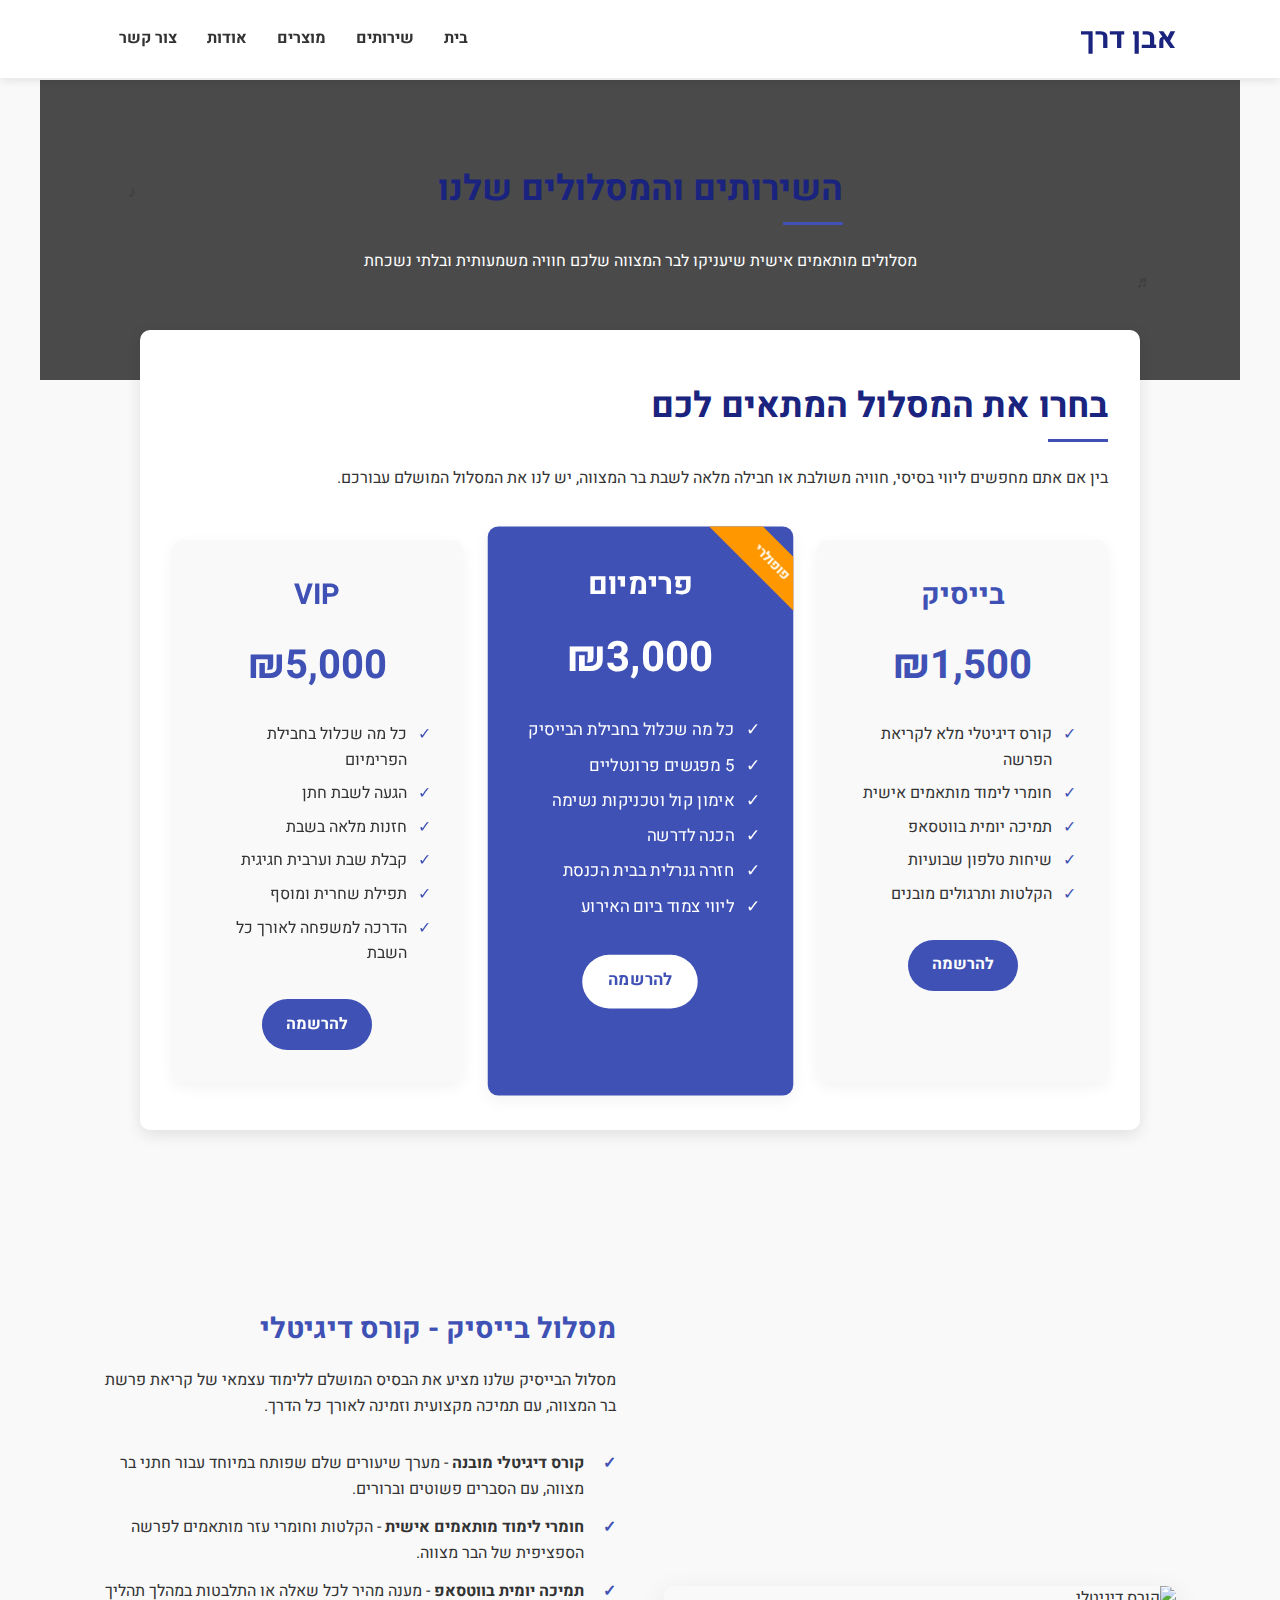
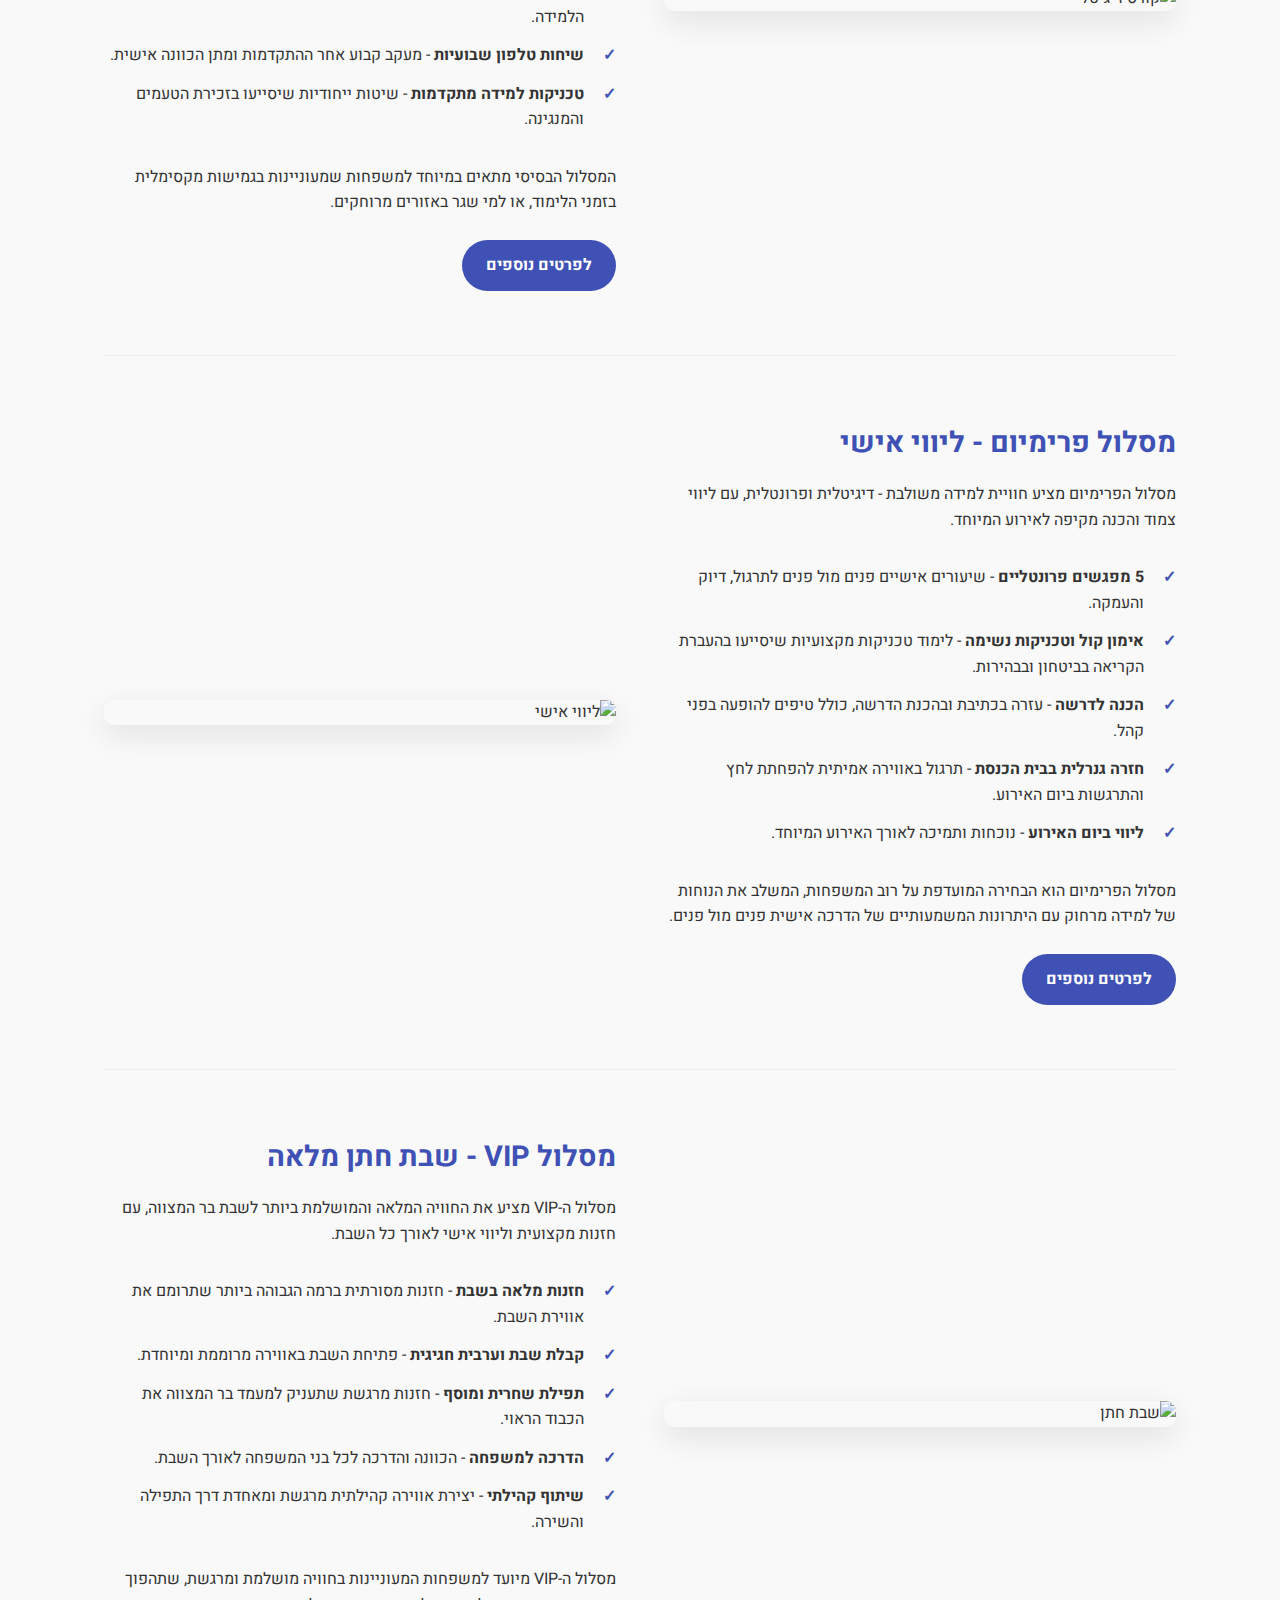
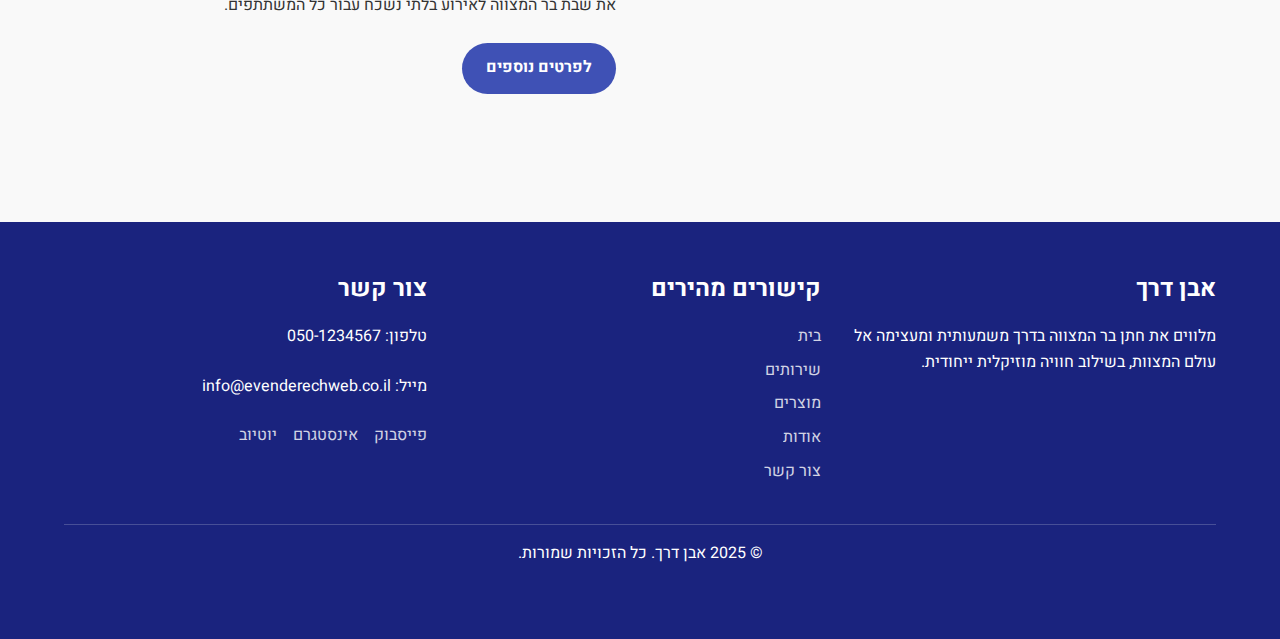
==== products.html @ 933628f5 "Rename products-page.html to products.html" ====
<!DOCTYPE html>
<html lang="he" dir="rtl">
<head>
    <meta charset="UTF-8">
    <meta name="viewport" content="width=device-width, initial-scale=1.0">
    <title>אבן דרך - המוצרים שלנו</title>
    <style>
        /* גופנים */
        @import url('https://fonts.googleapis.com/css2?family=Heebo:wght@300;400;700;900&display=swap');
        
        /* סגנון בסיסי */
        * {
            box-sizing: border-box;
            margin: 0;
            padding: 0;
        }
        
        body {
            font-family: 'Heebo', sans-serif;
            line-height: 1.6;
            color: #333;
            background-color: #f9f9f9;
            direction: rtl;
        }
        
        a {
            text-decoration: none;
            color: #333;
        }
        
        /* תפריט ניווט */
        header {
            background: #fff;
            box-shadow: 0 2px 10px rgba(0, 0, 0, 0.1);
            position: fixed;
            width: 100%;
            top: 0;
            z-index: 100;
        }
        
        .logo {
            display: flex;
            align-items: center;
        }
        
        .logo img {
            height: 50px;
            margin-left: 10px;
        }
        
        .logo h1 {
            color: #1a237e;
            font-size: 1.8rem;
        }
        
        nav {
            display: flex;
            justify-content: space-between;
            align-items: center;
            padding: 1rem 5%;
            max-width: 1200px;
            margin: 0 auto;
        }
        
        .nav-links {
            display: flex;
            list-style: none;
        }
        
        .nav-links li {
            margin: 0 15px;
        }
        
        .nav-links a {
            font-weight: bold;
            transition: color 0.3s;
        }
        
        .nav-links a:hover {
            color: #3f51b5;
        }
        
        /* תוכן ראשי */
        main {
            padding-top: 80px;
        }
        
        section {
            padding: 4rem 5%;
            max-width: 1200px;
            margin: 0 auto;
        }
        
        h2 {
            color: #1a237e;
            font-size: 2.2rem;
            margin-bottom: 1.5rem;
            position: relative;
            padding-bottom: 0.5rem;
        }
        
        h2::after {
            content: "";
            position: absolute;
            right: 0;
            bottom: 0;
            width: 60px;
            height: 3px;
            background: #3f51b5;
        }
        
        h3 {
            color: #3f51b5;
            font-size: 1.8rem;
            margin-bottom: 1rem;
        }
        
        p {
            margin-bottom: 1.5rem;
        }
        
        /* סגנון דף המוצרים */
        .product-hero {
            background: linear-gradient(rgba(0, 0, 0, 0.7), rgba(0, 0, 0, 0.7)), url('/api/placeholder/1200/400') center/cover no-repeat;
            height: 300px;
            color: #fff;
            display: flex;
            flex-direction: column;
            justify-content: center;
            align-items: center;
            text-align: center;
        }
        
        .product-container {
            max-width: 1000px;
            margin: 0 auto;
            padding: 3rem 2rem;
            background: #fff;
            box-shadow: 0 5px 15px rgba(0, 0, 0, 0.1);
            border-radius: 10px;
            margin-top: -50px;
            position: relative;
            margin-bottom: 3rem;
        }
        
        .product-grid {
            display: grid;
            grid-template-columns: repeat(3, 1fr);
            gap: 2rem;
            margin-top: 3rem;
        }
        
        .package-card {
            background: #f9f9f9;
            border-radius: 10px;
            padding: 2rem;
            text-align: center;
            box-shadow: 0 5px 15px rgba(0, 0, 0, 0.05);
            transition: all 0.3s;
            position: relative;
            overflow: hidden;
        }
        
        .package-card:hover {
            transform: translateY(-10px);
            box-shadow: 0 15px 30px rgba(0, 0, 0, 0.1);
        }
        
        .package-card h3 {
            margin-bottom: 1rem;
        }
        
        .package-card .price {
            font-size: 2.5rem;
            font-weight: bold;
            color: #3f51b5;
            margin-bottom: 1.5rem;
        }
        
        .package-card ul {
            list-style: none;
            margin-bottom: 2rem;
            text-align: right;
        }
        
        .package-card li {
            margin-bottom: 0.5rem;
            position: relative;
            padding-right: 1.5rem;
        }
        
        .package-card li::before {
            content: "✓";
            color: #3f51b5;
            position: absolute;
            right: 0;
        }
        
        .package-card.featured {
            background: #3f51b5;
            color: #fff;
            transform: scale(1.05);
        }
        
        .package-card.featured h3,
        .package-card.featured .price {
            color: #fff;
        }
        
        .package-card.featured li::before {
            color: #fff;
        }
        
        .package-card.featured .btn {
            background: #fff;
            color: #3f51b5;
        }
        
        .package-card.featured .btn:hover {
            background: #f0f0f0;
        }
        
        .popular-tag {
            position: absolute;
            top: 1rem;
            right: -3rem;
            background: #ff9800;
            color: #fff;
            padding: 0.5rem 3rem;
            transform: rotate(45deg);
            font-weight: bold;
            font-size: 0.8rem;
        }
        
        .btn {
            display: inline-block;
            background: #3f51b5;
            color: #fff;
            padding: 0.8rem 1.5rem;
            border-radius: 50px;
            font-weight: bold;
            transition: all 0.3s;
        }
        
        .btn:hover {
            background: #1a237e;
            transform: translateY(-3px);
            box-shadow: 0 10px 20px rgba(0, 0, 0, 0.2);
        }
        
        /* סגנון תיאור מוצר */
        .product-details {
            padding: 4rem 0;
            border-top: 1px solid #eee;
        }
        
        .product-details:first-of-type {
            border-top: none;
        }
        
        .product-content {
            display: grid;
            grid-template-columns: 1fr 1fr;
            gap: 3rem;
            align-items: center;
        }
        
        .product-image {
            border-radius: 10px;
            overflow: hidden;
            box-shadow: 0 10px 30px rgba(0, 0, 0, 0.1);
        }
        
        .product-image img {
            width: 100%;
            display: block;
        }
        
        .product-text h3 {
            margin-top: 0;
        }
        
        .features-list {
            list-style: none;
            margin: 2rem 0;
        }
        
        .features-list li {
            margin-bottom: 0.8rem;
            position: relative;
            padding-right: 2rem;
        }
        
        .features-list li::before {
            content: "✓";
            color: #3f51b5;
            position: absolute;
            right: 0;
            font-weight: bold;
        }
        
        /* פוטר */
        footer {
            background: #1a237e;
            color: #fff;
            padding: 3rem 5%;
            text-align: center;
        }
        
        .footer-content {
            max-width: 1200px;
            margin: 0 auto;
            display: grid;
            grid-template-columns: repeat(auto-fit, minmax(250px, 1fr));
            gap: 2rem;
            text-align: right;
        }
        
        .footer-section h3 {
            color: #fff;
            margin-bottom: 1rem;
            font-size: 1.5rem;
        }
        
        .footer-links {
            list-style: none;
        }
        
        .footer-links li {
            margin-bottom: 0.5rem;
        }
        
        .footer-links a {
            color: #fff;
            opacity: 0.8;
            transition: opacity 0.3s;
        }
        
        .footer-links a:hover {
            opacity: 1;
        }
        
        .footer-social {
            display: flex;
            justify-content: flex-start;
            margin-top: 1rem;
        }
        
        .footer-social a {
            color: #fff;
            margin-left: 1rem;
            opacity: 0.8;
            transition: opacity 0.3s;
        }
        
        .footer-social a:hover {
            opacity: 1;
        }
        
        .footer-bottom {
            margin-top: 2rem;
            padding-top: 1rem;
            border-top: 1px solid rgba(255, 255, 255, 0.2);
        }
        
        /* אפקטים של מוזיקה ותווים */
        .music-notes {
            position: absolute;
            opacity: 0.1;
            pointer-events: none;
            z-index: -1;
        }
        
        /* אנימציה לתווים */
        @keyframes float {
            0% {
                transform: translateY(0) rotate(0);
            }
            50% {
                transform: translateY(-20px) rotate(5deg);
            }
            100% {
                transform: translateY(0) rotate(0);
            }
        }
        
        .floating-note {
            position: absolute;
            opacity: 0.6;
            animation: float 8s infinite ease-in-out;
        }
        
        .floating-note:nth-child(1) {
            top: 20%;
            left: 10%;
            animation-delay: 0s;
        }
        
        .floating-note:nth-child(2) {
            top: 40%;
            left: 20%;
            animation-delay: 2s;
        }
        
        .floating-note:nth-child(3) {
            top: 60%;
            right: 15%;
            animation-delay: 1s;
        }
        
        .floating-note:nth-child(4) {
            top: 30%;
            right: 10%;
            animation-delay: 3s;
        }
        
        /* הגלילה חלקה */
        html {
            scroll-behavior: smooth;
        }
        
        /* מדיה קוורי */
        @media (max-width: 991px) {
            .product-grid,
            .product-content {
                grid-template-columns: 1fr;
            }
            
            .package-card.featured {
                transform: scale(1);
                margin: 2rem 0;
            }
        }
        
        @media (max-width: 768px) {
            .nav-links {
                display: none;
            }
            
            .product-container {
                padding: 2rem 1rem;
            }
        }
    </style>
</head>
<body>
    <!-- תפריט ניווט -->
    <header>
        <nav>
            <div class="logo">
                <h1>אבן דרך</h1>
            </div>
            <ul class="nav-links">
                <li><a href="index.html">בית</a></li>
                <li><a href="index.html#services">שירותים</a></li>
                <li><a href="products.html">מוצרים</a></li>
                <li><a href="about.html">אודות</a></li>
                <li><a href="contact.html">צור קשר</a></li>
            </ul>
        </nav>
    </header>
    
    <!-- תוכן ראשי - דף המוצרים -->
    <main>
        <!-- תווי מוזיקה מרחפים -->
        <div class="floating-note">♪</div>
        <div class="floating-note">♫</div>
        <div class="floating-note">♩</div>
        <div class="floating-note">♬</div>
        
        <!-- קטע גיבור -->
        <section class="product-hero">
            <h2>השירותים והמסלולים שלנו</h2>
            <p>מסלולים מותאמים אישית שיעניקו לבר המצווה שלכם חוויה משמעותית ובלתי נשכחת</p>
        </section>
        
        <!-- מסלולים -->
        <div class="product-container">
            <h2>בחרו את המסלול המתאים לכם</h2>
            <p>בין אם אתם מחפשים ליווי בסיסי, חוויה משולבת או חבילה מלאה לשבת בר המצווה, יש לנו את המסלול המושלם עבורכם.</p>
            
            <div class="product-grid">
                <div id="basic" class="package-card">
                    <h3>בייסיק</h3>
                    <div class="price">₪1,500</div>
                    <ul>
                        <li>קורס דיגיטלי מלא לקריאת הפרשה</li>
                        <li>חומרי לימוד מותאמים אישית</li>
                        <li>תמיכה יומית בווטסאפ</li>
                        <li>שיחות טלפון שבועיות</li>
                        <li>הקלטות ותרגולים מובנים</li>
                    </ul>
                    <a href="contact.html" class="btn">להרשמה</a>
                </div>
                <div id="premium" class="package-card featured">
                    <div class="popular-tag">פופולרי</div>
                    <h3>פרימיום</h3>
                    <div class="price">₪3,000</div>
                    <ul>
                        <li>כל מה שכלול בחבילת הבייסיק</li>
                        <li>5 מפגשים פרונטליים</li>
                        <li>אימון קול וטכניקות נשימה</li>
                        <li>הכנה לדרשה</li>
                        <li>חזרה גנרלית בבית הכנסת</li>
                        <li>ליווי צמוד ביום האירוע</li>
                    </ul>
                    <a href="contact.html" class="btn">להרשמה</a>
                </div>
                <div id="vip" class="package-card">
                    <h3>VIP</h3>
                    <div class="price">₪5,000</div>
                    <ul>
                        <li>כל מה שכלול בחבילת הפרימיום</li>
                        <li>הגעה לשבת חתן</li>
                        <li>חזנות מלאה בשבת</li>
                        <li>קבלת שבת וערבית חגיגית</li>
                        <li>תפילת שחרית ומוסף</li>
                        <li>הדרכה למשפחה לאורך כל השבת</li>
                    </ul>
                    <a href="contact.html" class="btn">להרשמה</a>
                </div>
            </div>
        </div>
        
        <!-- תיאור מוצרים מפורט -->
        <section>
            <div id="basic-details" class="product-details">
                <div class="product-content">
                    <div class="product-image">
                        <img src="/api/placeholder/500/350" alt="קורס דיגיטלי">
                    </div>
                    <div class="product-text">
                        <h3>מסלול בייסיק - קורס דיגיטלי</h3>
                        <p>מסלול הבייסיק שלנו מציע את הבסיס המושלם ללימוד עצמאי של קריאת פרשת בר המצווה, עם תמיכה מקצועית וזמינה לאורך כל הדרך.</p>
                        <ul class="features-list">
                            <li><strong>קורס דיגיטלי מובנה</strong> - מערך שיעורים שלם שפותח במיוחד עבור חתני בר מצווה, עם הסברים פשוטים וברורים.</li>
                            <li><strong>חומרי לימוד מותאמים אישית</strong> - הקלטות וחומרי עזר מותאמים לפרשה הספציפית של הבר מצווה.</li>
                            <li><strong>תמיכה יומית בווטסאפ</strong> - מענה מהיר לכל שאלה או התלבטות במהלך תהליך הלמידה.</li>
                            <li><strong>שיחות טלפון שבועיות</strong> - מעקב קבוע אחר ההתקדמות ומתן הכוונה אישית.</li>
                            <li><strong>טכניקות למידה מתקדמות</strong> - שיטות ייחודיות שיסייעו בזכירת הטעמים והמנגינה.</li>
                        </ul>
                        <p>המסלול הבסיסי מתאים במיוחד למשפחות שמעוניינות בגמישות מקסימלית בזמני הלימוד, או למי שגר באזורים מרוחקים.</p>
                        <a href="contact.html" class="btn">לפרטים נוספים</a>
                    </div>
                </div>
            </div>
            
            <div id="premium-details" class="product-details">
                <div class="product-content">
                    <div class="product-text">
                        <h3>מסלול פרימיום - ליווי אישי</h3>
                        <p>מסלול הפרימיום מציע חוויית למידה משולבת - דיגיטלית ופרונטלית, עם ליווי צמוד והכנה מקיפה לאירוע המיוחד.</p>
                        <ul class="features-list">
                            <li><strong>5 מפגשים פרונטליים</strong> - שיעורים אישיים פנים מול פנים לתרגול, דיוק והעמקה.</li>
                            <li><strong>אימון קול וטכניקות נשימה</strong> - לימוד טכניקות מקצועיות שיסייעו בהעברת הקריאה בביטחון ובבהירות.</li>
                            <li><strong>הכנה לדרשה</strong> - עזרה בכתיבת ובהכנת הדרשה, כולל טיפים להופעה בפני קהל.</li>
                            <li><strong>חזרה גנרלית בבית הכנסת</strong> - תרגול באווירה אמיתית להפחתת לחץ והתרגשות ביום האירוע.</li>
                            <li><strong>ליווי ביום האירוע</strong> - נוכחות ותמיכה לאורך האירוע המיוחד.</li>
                        </ul>
                        <p>מסלול הפרימיום הוא הבחירה המועדפת על רוב המשפחות, המשלב את הנוחות של למידה מרחוק עם היתרונות המשמעותיים של הדרכה אישית פנים מול פנים.</p>
                        <a href="contact.html" class="btn">לפרטים נוספים</a>
                    </div>
                    <div class="product-image">
                        <img src="/api/placeholder/500/350" alt="ליווי אישי">
                    </div>
                </div>
            </div>
            
            <div id="vip-details" class="product-details">
                <div class="product-content">
                    <div class="product-image">
                        <img src="/api/placeholder/500/350" alt="שבת חתן">
                    </div>
                    <div class="product-text">
                        <h3>מסלול VIP - שבת חתן מלאה</h3>
                        <p>מסלול ה-VIP מציע את החוויה המלאה והמושלמת ביותר לשבת בר המצווה, עם חזנות מקצועית וליווי אישי לאורך כל השבת.</p>
                        <ul class="features-list">
                            <li><strong>חזנות מלאה בשבת</strong> - חזנות מסורתית ברמה הגבוהה ביותר שתרומם את אווירת השבת.</li>
                            <li><strong>קבלת שבת וערבית חגיגית</strong> - פתיחת השבת באווירה מרוממת ומיוחדת.</li>
                            <li><strong>תפילת שחרית ומוסף</strong> - חזנות מרגשת שתעניק למעמד בר המצווה את הכבוד הראוי.</li>
                            <li><strong>הדרכה למשפחה</strong> - הכוונה והדרכה לכל בני המשפחה לאורך השבת.</li>
                            <li><strong>שיתוף קהילתי</strong> - יצירת אווירה קהילתית מרגשת ומאחדת דרך התפילה והשירה.</li>
                        </ul>
                        <p>מסלול ה-VIP מיועד למשפחות המעוניינות בחוויה מושלמת ומרגשת, שתהפוך את שבת בר המצווה לאירוע בלתי נשכח עבור כל המשתתפים.</p>
                        <a href="contact.html" class="btn">לפרטים נוספים</a>
                    </div>
                </div>
            </div>
        </section>
    </main>
    
    <!-- פוטר -->
    <footer>
        <div class="footer-content">
            <div class="footer-section">
                <h3>אבן דרך</h3>
                <p>מלווים את חתן בר המצווה בדרך משמעותית ומעצימה אל עולם המצוות, בשילוב חוויה מוזיקלית ייחודית.</p>
            </div>
            <div class="footer-section">
                <h3>קישורים מהירים</h3>
                <ul class="footer-links">
                    <li><a href="index.html">בית</a></li>
                    <li><a href="index.html#services">שירותים</a></li>
                    <li><a href="products.html">מוצרים</a></li>
                    <li><a href="about.html">אודות</a></li>
                    <li><a href="contact.html">צור קשר</a></li>
                </ul>
            </div>
            <div class="footer-section">
                <h3>צור קשר</h3>
                <p>טלפון: 050-1234567</p>
                <p>מייל: info@evenderechweb.co.il</p>
                <div class="footer-social">
                    <a href="#">פייסבוק</a>
                    <a href="#">אינסטגרם</a>
                    <a href="#">יוטיוב</a>
                </div>
            </div>
        </div>
        <div class="footer-bottom">
            <p>© 2025 אבן דרך. כל הזכויות שמורות.</p>
        </div>
    </footer>
</body>
</html>
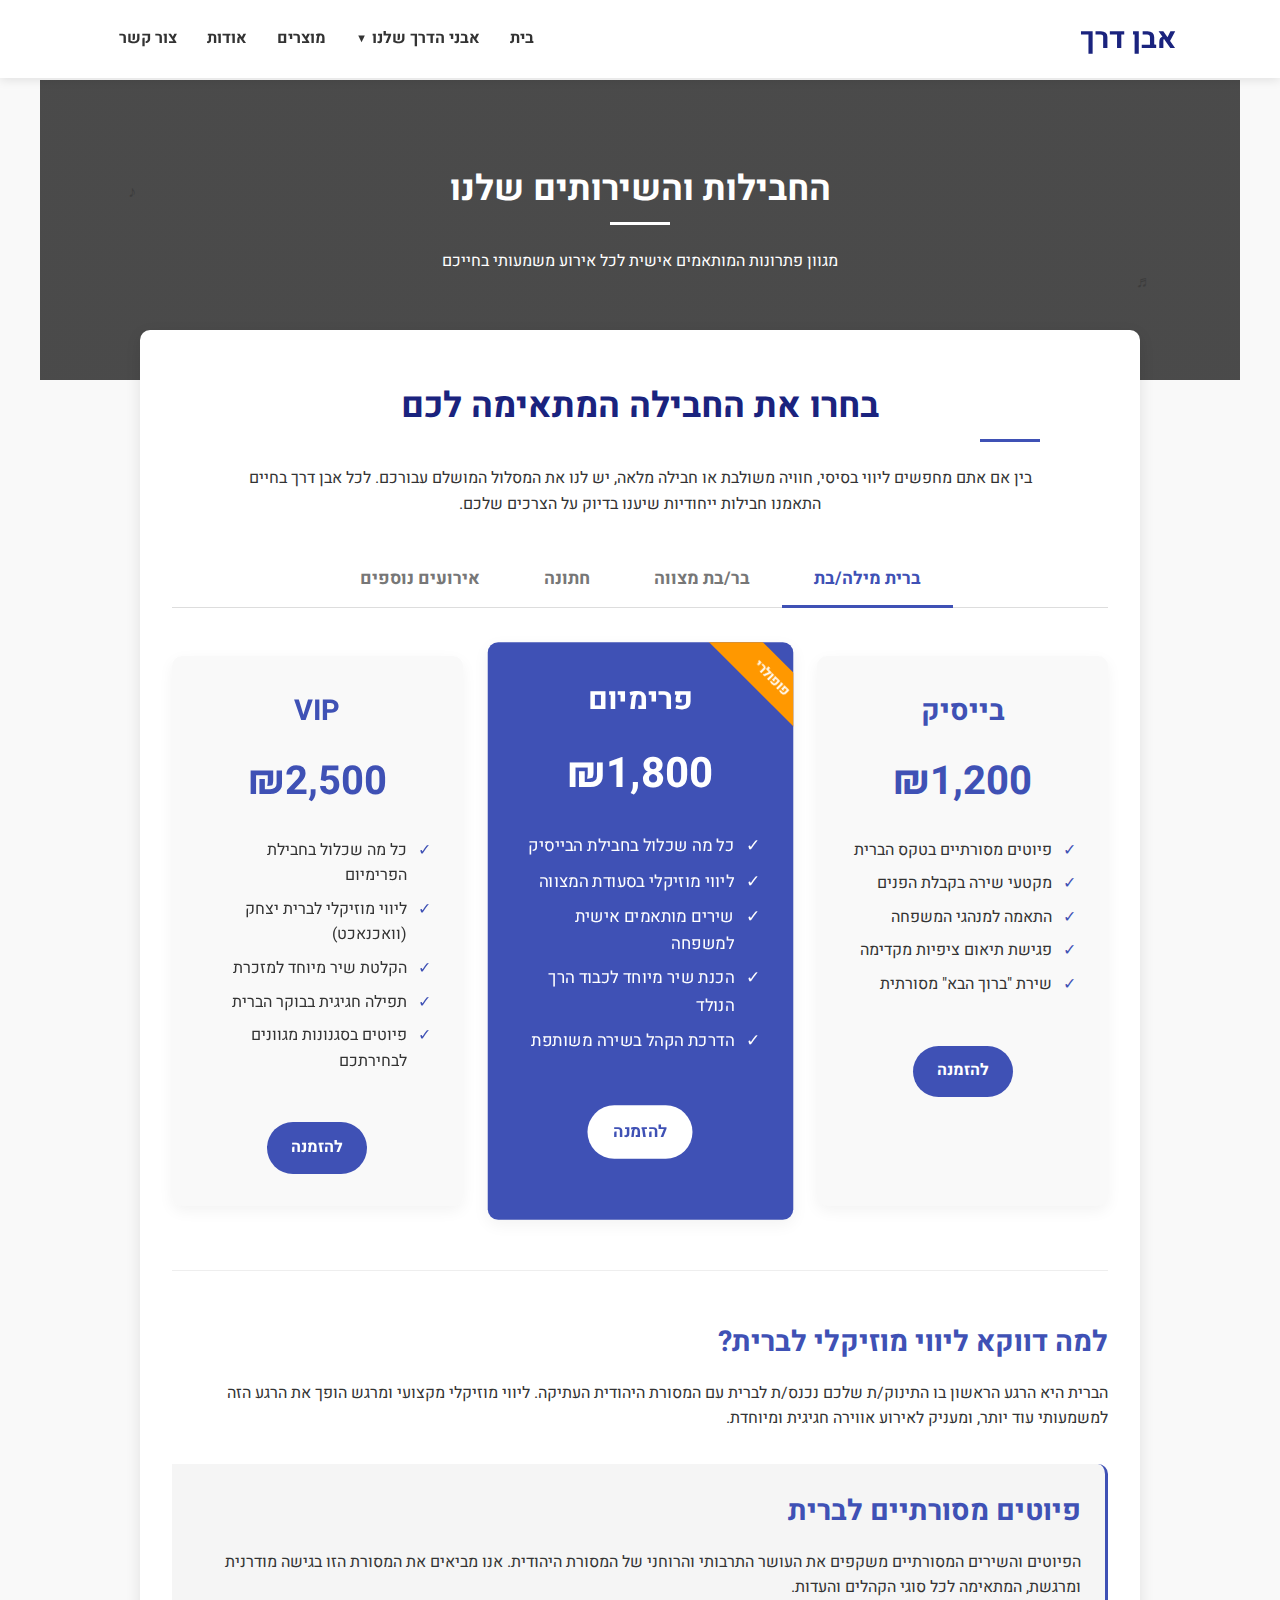
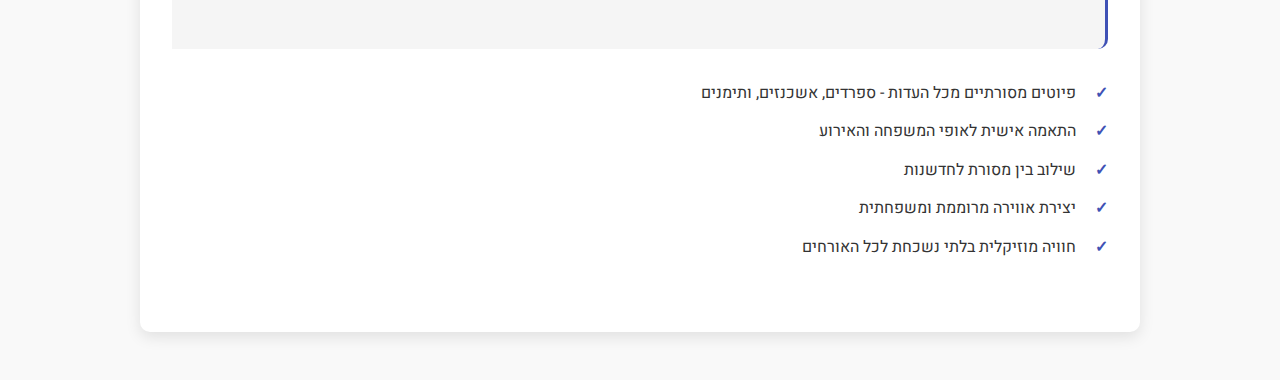
==== commit 7c8d9170: "Update products.html" ====
--- a/products.html
+++ b/products.html
@@ -69,15 +69,62 @@
         
         .nav-links li {
             margin: 0 15px;
+            position: relative;
         }
         
         .nav-links a {
             font-weight: bold;
             transition: color 0.3s;
+            display: block;
+            padding: 5px 0;
         }
         
         .nav-links a:hover {
             color: #3f51b5;
+        }
+        
+        /* תפריט נפתח */
+        .dropdown {
+            position: relative;
+        }
+        
+        .dropdown-content {
+            display: none;
+            position: absolute;
+            background-color: #fff;
+            min-width: 180px;
+            box-shadow: 0 8px 16px rgba(0,0,0,0.1);
+            z-index: 1;
+            top: 100%;
+            right: 0;
+            border-radius: 5px;
+            overflow: hidden;
+        }
+        
+        .dropdown-content a {
+            padding: 12px 16px;
+            display: block;
+            font-weight: normal;
+            border-bottom: 1px solid #f1f1f1;
+        }
+        
+        .dropdown-content a:last-child {
+            border-bottom: none;
+        }
+        
+        .dropdown-content a:hover {
+            background-color: #f9f9f9;
+        }
+        
+        .dropdown:hover .dropdown-content {
+            display: block;
+        }
+        
+        .dropdown > a::after {
+            content: "▼";
+            font-size: 0.7em;
+            margin-right: 5px;
+            vertical-align: middle;
         }
         
         /* תוכן ראשי */
@@ -120,8 +167,8 @@
         }
         
         /* סגנון דף המוצרים */
-        .product-hero {
-            background: linear-gradient(rgba(0, 0, 0, 0.7), rgba(0, 0, 0, 0.7)), url('/api/placeholder/1200/400') center/cover no-repeat;
+        .products-hero {
+            background: linear-gradient(rgba(0, 0, 0, 0.7), rgba(0, 0, 0, 0.7)), url('images/products-banner.jpg') center/cover no-repeat;
             height: 300px;
             color: #fff;
             display: flex;
@@ -131,7 +178,18 @@
             text-align: center;
         }
         
-        .product-container {
+        .products-hero h2 {
+            color: #fff;
+        }
+        
+        .products-hero h2::after {
+            background: #fff;
+            margin: 0 auto;
+            right: 0;
+            left: 0;
+        }
+        
+        .products-container {
             max-width: 1000px;
             margin: 0 auto;
             padding: 3rem 2rem;
@@ -143,7 +201,64 @@
             margin-bottom: 3rem;
         }
         
-        .product-grid {
+        /* לשוניות */
+        .tabs {
+            display: flex;
+            justify-content: center;
+            border-bottom: 1px solid #ddd;
+            margin-bottom: 3rem;
+        }
+        
+        .tablink {
+            background: none;
+            border: none;
+            padding: 1rem 2rem;
+            font-size: 1.1rem;
+            font-weight: bold;
+            color: #777;
+            cursor: pointer;
+            transition: all 0.3s;
+            position: relative;
+            font-family: 'Heebo', sans-serif;
+        }
+        
+        .tablink:hover {
+            color: #3f51b5;
+        }
+        
+        .tablink.active {
+            color: #3f51b5;
+        }
+        
+        .tablink.active::after {
+            content: "";
+            position: absolute;
+            bottom: -1px;
+            left: 0;
+            right: 0;
+            height: 3px;
+            background: #3f51b5;
+        }
+        
+        /* תוכן לשוניות */
+        .tabcontent {
+            display: none;
+        }
+        
+        .tabcontent.active {
+            display: block;
+        }
+        
+        .products-intro {
+            text-align: center;
+            margin-bottom: 2rem;
+            max-width: 800px;
+            margin-left: auto;
+            margin-right: auto;
+        }
+        
+        /* חבילות */
+        .packages-grid {
             display: grid;
             grid-template-columns: repeat(3, 1fr);
             gap: 2rem;
@@ -240,6 +355,7 @@
             border-radius: 50px;
             font-weight: bold;
             transition: all 0.3s;
+            margin-top: 1rem;
         }
         
         .btn:hover {
@@ -248,41 +364,16 @@
             box-shadow: 0 10px 20px rgba(0, 0, 0, 0.2);
         }
         
-        /* סגנון תיאור מוצר */
+        /* תיאור מוצר */
         .product-details {
-            padding: 4rem 0;
+            margin-top: 4rem;
+            padding-top: 3rem;
             border-top: 1px solid #eee;
-        }
-        
-        .product-details:first-of-type {
-            border-top: none;
-        }
-        
-        .product-content {
-            display: grid;
-            grid-template-columns: 1fr 1fr;
-            gap: 3rem;
-            align-items: center;
-        }
-        
-        .product-image {
-            border-radius: 10px;
-            overflow: hidden;
-            box-shadow: 0 10px 30px rgba(0, 0, 0, 0.1);
-        }
-        
-        .product-image img {
-            width: 100%;
-            display: block;
-        }
-        
-        .product-text h3 {
-            margin-top: 0;
         }
         
         .features-list {
             list-style: none;
-            margin: 2rem 0;
+            margin: 1.5rem 0;
         }
         
         .features-list li {
@@ -297,6 +388,44 @@
             position: absolute;
             right: 0;
             font-weight: bold;
+        }
+        
+        .highlight-box {
+            background: #f5f5f5;
+            border-right: 3px solid #3f51b5;
+            padding: 1.5rem;
+            margin: 2rem 0;
+            border-radius: 0 10px 10px 0;
+        }
+        
+        .highlight-box h3 {
+            margin-top: 0;
+        }
+        
+        /* קטע קריאה לפעולה */
+        .products-cta {
+            background: linear-gradient(rgba(0, 0, 0, 0.8), rgba(0, 0, 0, 0.8)), url('images/cta-bg.jpg') center/cover no-repeat;
+            color: #fff;
+            text-align: center;
+            padding: 5rem 5%;
+            margin-top: 3rem;
+        }
+        
+        .products-cta h2 {
+            color: #fff;
+        }
+        
+        .products-cta h2::after {
+            background: #fff;
+            margin: 0 auto;
+            right: 0;
+            left: 0;
+        }
+        
+        .products-cta p {
+            max-width: 700px;
+            margin: 0 auto 2rem;
+            font-size: 1.1rem;
         }
         
         /* פוטר */
@@ -364,14 +493,6 @@
         }
         
         /* אפקטים של מוזיקה ותווים */
-        .music-notes {
-            position: absolute;
-            opacity: 0.1;
-            pointer-events: none;
-            z-index: -1;
-        }
-        
-        /* אנימציה לתווים */
         @keyframes float {
             0% {
                 transform: translateY(0) rotate(0);
@@ -421,8 +542,7 @@
         
         /* מדיה קוורי */
         @media (max-width: 991px) {
-            .product-grid,
-            .product-content {
+            .packages-grid {
                 grid-template-columns: 1fr;
             }
             
@@ -430,6 +550,15 @@
                 transform: scale(1);
                 margin: 2rem 0;
             }
+            
+            .tabs {
+                flex-wrap: wrap;
+            }
+            
+            .tablink {
+                padding: 0.8rem 1.2rem;
+                font-size: 1rem;
+            }
         }
         
         @media (max-width: 768px) {
@@ -437,7 +566,7 @@
                 display: none;
             }
             
-            .product-container {
+            .products-container {
                 padding: 2rem 1rem;
             }
         }
@@ -452,7 +581,15 @@
             </div>
             <ul class="nav-links">
                 <li><a href="index.html">בית</a></li>
-                <li><a href="index.html#services">שירותים</a></li>
+                <li class="dropdown">
+                    <a href="milestones.html">אבני הדרך שלנו</a>
+                    <div class="dropdown-content">
+                        <a href="milestones.html#brit">ברית מילה/בת</a>
+                        <a href="milestones.html#bar-mitzvah">בר/בת מצווה</a>
+                        <a href="milestones.html#wedding">חתונה</a>
+                        <a href="milestones.html#other">אירועים נוספים</a>
+                    </div>
+                </li>
                 <li><a href="products.html">מוצרים</a></li>
                 <li><a href="about.html">אודות</a></li>
                 <li><a href="contact.html">צור קשר</a></li>
@@ -469,157 +606,172 @@
         <div class="floating-note">♬</div>
         
         <!-- קטע גיבור -->
-        <section class="product-hero">
-            <h2>השירותים והמסלולים שלנו</h2>
-            <p>מסלולים מותאמים אישית שיעניקו לבר המצווה שלכם חוויה משמעותית ובלתי נשכחת</p>
+        <section class="products-hero">
+            <h2>החבילות והשירותים שלנו</h2>
+            <p>מגוון פתרונות המותאמים אישית לכל אירוע משמעותי בחייכם</p>
         </section>
         
-        <!-- מסלולים -->
-        <div class="product-container">
-            <h2>בחרו את המסלול המתאים לכם</h2>
-            <p>בין אם אתם מחפשים ליווי בסיסי, חוויה משולבת או חבילה מלאה לשבת בר המצווה, יש לנו את המסלול המושלם עבורכם.</p>
+        <!-- תוכן המוצרים -->
+        <div class="products-container">
+            <div class="products-intro">
+                <h2>בחרו את החבילה המתאימה לכם</h2>
+                <p>בין אם אתם מחפשים ליווי בסיסי, חוויה משולבת או חבילה מלאה, יש לנו את המסלול המושלם עבורכם. לכל אבן דרך בחיים התאמנו חבילות ייחודיות שיענו בדיוק על הצרכים שלכם.</p>
+            </div>
             
-            <div class="product-grid">
-                <div id="basic" class="package-card">
-                    <h3>בייסיק</h3>
-                    <div class="price">₪1,500</div>
-                    <ul>
-                        <li>קורס דיגיטלי מלא לקריאת הפרשה</li>
-                        <li>חומרי לימוד מותאמים אישית</li>
-                        <li>תמיכה יומית בווטסאפ</li>
-                        <li>שיחות טלפון שבועיות</li>
-                        <li>הקלטות ותרגולים מובנים</li>
+            <!-- לשוניות -->
+            <div class="tabs">
+                <button class="tablink active" onclick="openTab('brit')">ברית מילה/בת</button>
+                <button class="tablink" onclick="openTab('bar-mitzvah')">בר/בת מצווה</button>
+                <button class="tablink" onclick="openTab('wedding')">חתונה</button>
+                <button class="tablink" onclick="openTab('other')">אירועים נוספים</button>
+            </div>
+            
+            <!-- תוכן לשוניות -->
+            <div id="brit" class="tabcontent active">
+                <div class="packages-grid">
+                    <div class="package-card">
+                        <h3>בייסיק</h3>
+                        <div class="price">₪1,200</div>
+                        <ul>
+                            <li>פיוטים מסורתיים בטקס הברית</li>
+                            <li>מקטעי שירה בקבלת הפנים</li>
+                            <li>התאמה למנהגי המשפחה</li>
+                            <li>פגישת תיאום ציפיות מקדימה</li>
+                            <li>שירת "ברוך הבא" מסורתית</li>
+                        </ul>
+                        <a href="contact.html" class="btn">להזמנה</a>
+                    </div>
+                    <div class="package-card featured">
+                        <div class="popular-tag">פופולרי</div>
+                        <h3>פרימיום</h3>
+                        <div class="price">₪1,800</div>
+                        <ul>
+                            <li>כל מה שכלול בחבילת הבייסיק</li>
+                            <li>ליווי מוזיקלי בסעודת המצווה</li>
+                            <li>שירים מותאמים אישית למשפחה</li>
+                            <li>הכנת שיר מיוחד לכבוד הרך הנולד</li>
+                            <li>הדרכת הקהל בשירה משותפת</li>
+                        </ul>
+                        <a href="contact.html" class="btn">להזמנה</a>
+                    </div>
+                    <div class="package-card">
+                        <h3>VIP</h3>
+                        <div class="price">₪2,500</div>
+                        <ul>
+                            <li>כל מה שכלול בחבילת הפרימיום</li>
+                            <li>ליווי מוזיקלי לברית יצחק (וואכנאכט)</li>
+                            <li>הקלטת שיר מיוחד למזכרת</li>
+                            <li>תפילה חגיגית בבוקר הברית</li>
+                            <li>פיוטים בסגנונות מגוונים לבחירתכם</li>
+                        </ul>
+                        <a href="contact.html" class="btn">להזמנה</a>
+                    </div>
+                </div>
+                
+                <div class="product-details">
+                    <h3>למה דווקא ליווי מוזיקלי לברית?</h3>
+                    <p>הברית היא הרגע הראשון בו התינוק/ת שלכם נכנס/ת לברית עם המסורת היהודית העתיקה. ליווי מוזיקלי מקצועי ומרגש הופך את הרגע הזה למשמעותי עוד יותר, ומעניק לאירוע אווירה חגיגית ומיוחדת.</p>
+                    
+                    <div class="highlight-box">
+                        <h3>פיוטים מסורתיים לברית</h3>
+                        <p>הפיוטים והשירים המסורתיים משקפים את העושר התרבותי והרוחני של המסורת היהודית. אנו מביאים את המסורת הזו בגישה מודרנית ומרגשת, המתאימה לכל סוגי הקהלים והעדות.</p>
+                    </div>
+                    
+                    <ul class="features-list">
+                        <li>פיוטים מסורתיים מכל העדות - ספרדים, אשכנזים, ותימנים</li>
+                        <li>התאמה אישית לאופי המשפחה והאירוע</li>
+                        <li>שילוב בין מסורת לחדשנות</li>
+                        <li>יצירת אווירה מרוממת ומשפחתית</li>
+                        <li>חוויה מוזיקלית בלתי נשכחת לכל האורחים</li>
                     </ul>
-                    <a href="contact.html" class="btn">להרשמה</a>
-                </div>
-                <div id="premium" class="package-card featured">
-                    <div class="popular-tag">פופולרי</div>
-                    <h3>פרימיום</h3>
-                    <div class="price">₪3,000</div>
-                    <ul>
-                        <li>כל מה שכלול בחבילת הבייסיק</li>
-                        <li>5 מפגשים פרונטליים</li>
-                        <li>אימון קול וטכניקות נשימה</li>
-                        <li>הכנה לדרשה</li>
-                        <li>חזרה גנרלית בבית הכנסת</li>
-                        <li>ליווי צמוד ביום האירוע</li>
-                    </ul>
-                    <a href="contact.html" class="btn">להרשמה</a>
-                </div>
-                <div id="vip" class="package-card">
-                    <h3>VIP</h3>
-                    <div class="price">₪5,000</div>
-                    <ul>
-                        <li>כל מה שכלול בחבילת הפרימיום</li>
-                        <li>הגעה לשבת חתן</li>
-                        <li>חזנות מלאה בשבת</li>
-                        <li>קבלת שבת וערבית חגיגית</li>
-                        <li>תפילת שחרית ומוסף</li>
-                        <li>הדרכה למשפחה לאורך כל השבת</li>
-                    </ul>
-                    <a href="contact.html" class="btn">להרשמה</a>
-                </div>
-            </div>
-        </div>
-        
-        <!-- תיאור מוצרים מפורט -->
-        <section>
-            <div id="basic-details" class="product-details">
-                <div class="product-content">
-                    <div class="product-image">
-                        <img src="/api/placeholder/500/350" alt="קורס דיגיטלי">
-                    </div>
-                    <div class="product-text">
-                        <h3>מסלול בייסיק - קורס דיגיטלי</h3>
-                        <p>מסלול הבייסיק שלנו מציע את הבסיס המושלם ללימוד עצמאי של קריאת פרשת בר המצווה, עם תמיכה מקצועית וזמינה לאורך כל הדרך.</p>
-                        <ul class="features-list">
-                            <li><strong>קורס דיגיטלי מובנה</strong> - מערך שיעורים שלם שפותח במיוחד עבור חתני בר מצווה, עם הסברים פשוטים וברורים.</li>
-                            <li><strong>חומרי לימוד מותאמים אישית</strong> - הקלטות וחומרי עזר מותאמים לפרשה הספציפית של הבר מצווה.</li>
-                            <li><strong>תמיכה יומית בווטסאפ</strong> - מענה מהיר לכל שאלה או התלבטות במהלך תהליך הלמידה.</li>
-                            <li><strong>שיחות טלפון שבועיות</strong> - מעקב קבוע אחר ההתקדמות ומתן הכוונה אישית.</li>
-                            <li><strong>טכניקות למידה מתקדמות</strong> - שיטות ייחודיות שיסייעו בזכירת הטעמים והמנגינה.</li>
-                        </ul>
-                        <p>המסלול הבסיסי מתאים במיוחד למשפחות שמעוניינות בגמישות מקסימלית בזמני הלימוד, או למי שגר באזורים מרוחקים.</p>
-                        <a href="contact.html" class="btn">לפרטים נוספים</a>
-                    </div>
                 </div>
             </div>
             
-            <div id="premium-details" class="product-details">
-                <div class="product-content">
-                    <div class="product-text">
-                        <h3>מסלול פרימיום - ליווי אישי</h3>
-                        <p>מסלול הפרימיום מציע חוויית למידה משולבת - דיגיטלית ופרונטלית, עם ליווי צמוד והכנה מקיפה לאירוע המיוחד.</p>
-                        <ul class="features-list">
-                            <li><strong>5 מפגשים פרונטליים</strong> - שיעורים אישיים פנים מול פנים לתרגול, דיוק והעמקה.</li>
-                            <li><strong>אימון קול וטכניקות נשימה</strong> - לימוד טכניקות מקצועיות שיסייעו בהעברת הקריאה בביטחון ובבהירות.</li>
-                            <li><strong>הכנה לדרשה</strong> - עזרה בכתיבת ובהכנת הדרשה, כולל טיפים להופעה בפני קהל.</li>
-                            <li><strong>חזרה גנרלית בבית הכנסת</strong> - תרגול באווירה אמיתית להפחתת לחץ והתרגשות ביום האירוע.</li>
-                            <li><strong>ליווי ביום האירוע</strong> - נוכחות ותמיכה לאורך האירוע המיוחד.</li>
+            <div id="bar-mitzvah" class="tabcontent">
+                <div class="packages-grid">
+                    <div class="package-card">
+                        <h3>בייסיק</h3>
+                        <div class="price">₪1,500</div>
+                        <ul>
+                            <li>קורס דיגיטלי מלא לקריאת הפרשה</li>
+                            <li>חומרי לימוד מותאמים אישית</li>
+                            <li>תמיכה יומית בווטסאפ</li>
+                            <li>שיחות טלפון שבועיות</li>
+                            <li>הקלטות ותרגולים מובנים</li>
                         </ul>
-                        <p>מסלול הפרימיום הוא הבחירה המועדפת על רוב המשפחות, המשלב את הנוחות של למידה מרחוק עם היתרונות המשמעותיים של הדרכה אישית פנים מול פנים.</p>
-                        <a href="contact.html" class="btn">לפרטים נוספים</a>
-                    </div>
-                    <div class="product-image">
-                        <img src="/api/placeholder/500/350" alt="ליווי אישי">
-                    </div>
+                        <a href="contact.html" class="btn">להרשמה</a>
+                    </div>
+                    <div class="package-card featured">
+                        <div class="popular-tag">פופולרי</div>
+                        <h3>פרימיום</h3>
+                        <div class="price">₪3,000</div>
+                        <ul>
+                            <li>כל מה שכלול בחבילת הבייסיק</li>
+                            <li>5 מפגשים פרונטליים</li>
+                            <li>אימון קול וטכניקות נשימה</li>
+                            <li>הכנה לדרשה</li>
+                            <li>חזרה גנרלית בבית הכנסת</li>
+                            <li>ליווי צמוד ביום האירוע</li>
+                        </ul>
+                        <a href="contact.html" class="btn">להרשמה</a>
+                    </div>
+                    <div class="package-card">
+                        <h3>VIP</h3>
+                        <div class="price">₪5,000</div>
+                        <ul>
+                            <li>כל מה שכלול בחבילת הפרימיום</li>
+                            <li>הגעה לשבת חתן</li>
+                            <li>חזנות מלאה בשבת</li>
+                            <li>קבלת שבת וערבית חגיגית</li>
+                            <li>תפילת שחרית ומוסף</li>
+                            <li>הדרכה למשפחה לאורך כל השבת</li>
+                        </ul>
+                        <a href="contact.html" class="btn">להרשמה</a>
+                    </div>
+                </div>
+                
+                <div class="product-details">
+                    <h3>מסע משמעותי אל בר/בת המצווה</h3>
+                    <p>בר/בת המצווה הם אבן דרך משמעותית בחיי כל נער/ה. זהו זמן של צמיחה, למידה וכניסה לעולם המצוות. אנו מלווים את התהליך הזה באופן מקיף ומשמעותי, מעבר ללימוד הטכני של קריאת התורה.</p>
+                    
+                    <div class="highlight-box">
+                        <h3>יותר מקריאה בתורה</h3>
+                        <p>התהליך שלנו מתמקד ביצירת חוויה חינוכית וערכית, המעניקה לחתן/כלת בר/בת המצווה הבנה עמוקה של המסורת והמשמעות של הטקסט, לצד מיומנויות קריאה מדויקות.</p>
+                    </div>
+                    
+                    <ul class="features-list">
+                        <li>התמקדות ביסודות ההגייה הנכונה</li>
+                        <li>בניית ביטחון הדרגתי דרך הצלחות קטנות</li>
+                        <li>הבנת המשמעות של המילים והפסוקים</li>
+                        <li>תרגול מדויק של הטעמים והמנגינה</li>
+                        <li>עבודה על ביטחון בעמידה מול קהל</li>
+                    </ul>
                 </div>
             </div>
             
-            <div id="vip-details" class="product-details">
-                <div class="product-content">
-                    <div class="product-image">
-                        <img src="/api/placeholder/500/350" alt="שבת חתן">
-                    </div>
-                    <div class="product-text">
-                        <h3>מסלול VIP - שבת חתן מלאה</h3>
-                        <p>מסלול ה-VIP מציע את החוויה המלאה והמושלמת ביותר לשבת בר המצווה, עם חזנות מקצועית וליווי אישי לאורך כל השבת.</p>
-                        <ul class="features-list">
-                            <li><strong>חזנות מלאה בשבת</strong> - חזנות מסורתית ברמה הגבוהה ביותר שתרומם את אווירת השבת.</li>
-                            <li><strong>קבלת שבת וערבית חגיגית</strong> - פתיחת השבת באווירה מרוממת ומיוחדת.</li>
-                            <li><strong>תפילת שחרית ומוסף</strong> - חזנות מרגשת שתעניק למעמד בר המצווה את הכבוד הראוי.</li>
-                            <li><strong>הדרכה למשפחה</strong> - הכוונה והדרכה לכל בני המשפחה לאורך השבת.</li>
-                            <li><strong>שיתוף קהילתי</strong> - יצירת אווירה קהילתית מרגשת ומאחדת דרך התפילה והשירה.</li>
+            <div id="wedding" class="tabcontent">
+                <div class="packages-grid">
+                    <div class="package-card">
+                        <h3>בייסיק</h3>
+                        <div class="price">₪1,800</div>
+                        <ul>
+                            <li>חזנות מסורתית לטקס החופה</li>
+                            <li>שירי כניסה לחופה</li>
+                            <li>ליווי מוזיקלי לשבע ברכות</li>
+                            <li>שירה בזמן החתימה על הכתובה</li>
+                            <li>פגישת תיאום ציפיות מקדימה</li>
                         </ul>
-                        <p>מסלול ה-VIP מיועד למשפחות המעוניינות בחוויה מושלמת ומרגשת, שתהפוך את שבת בר המצווה לאירוע בלתי נשכח עבור כל המשתתפים.</p>
-                        <a href="contact.html" class="btn">לפרטים נוספים</a>
-                    </div>
-                </div>
-            </div>
-        </section>
-    </main>
-    
-    <!-- פוטר -->
-    <footer>
-        <div class="footer-content">
-            <div class="footer-section">
-                <h3>אבן דרך</h3>
-                <p>מלווים את חתן בר המצווה בדרך משמעותית ומעצימה אל עולם המצוות, בשילוב חוויה מוזיקלית ייחודית.</p>
-            </div>
-            <div class="footer-section">
-                <h3>קישורים מהירים</h3>
-                <ul class="footer-links">
-                    <li><a href="index.html">בית</a></li>
-                    <li><a href="index.html#services">שירותים</a></li>
-                    <li><a href="products.html">מוצרים</a></li>
-                    <li><a href="about.html">אודות</a></li>
-                    <li><a href="contact.html">צור קשר</a></li>
-                </ul>
-            </div>
-            <div class="footer-section">
-                <h3>צור קשר</h3>
-                <p>טלפון: 050-1234567</p>
-                <p>מייל: info@evenderechweb.co.il</p>
-                <div class="footer-social">
-                    <a href="#">פייסבוק</a>
-                    <a href="#">אינסטגרם</a>
-                    <a href="#">יוטיוב</a>
-                </div>
-            </div>
-        </div>
-        <div class="footer-bottom">
-            <p>© 2025 אבן דרך. כל הזכויות שמורות.</p>
-        </div>
-    </footer>
-</body>
-</html>
+                        <a href="contact.html" class="btn">להזמנה</a>
+                    </div>
+                    <div class="package-card featured">
+                        <div class="popular-tag">פופולרי</div>
+                        <h3>פרימיום</h3>
+                        <div class="price">₪3,500</div>
+                        <ul>
+                            <li>כל מה שכלול בחבילת הבייסיק</li>
+                            <li>ליווי מוזיקלי לקבלת פנים</li>
+                            <li>שיר מיוחד מותאם אישית לזוג</li>
+                            <li>הדרכת הקהל בשירה משותפת</li>
+                            <li>ניגונים מיוחדים בשבע ברכות</li>
+                        </ul>
+                        <a href="contact.html
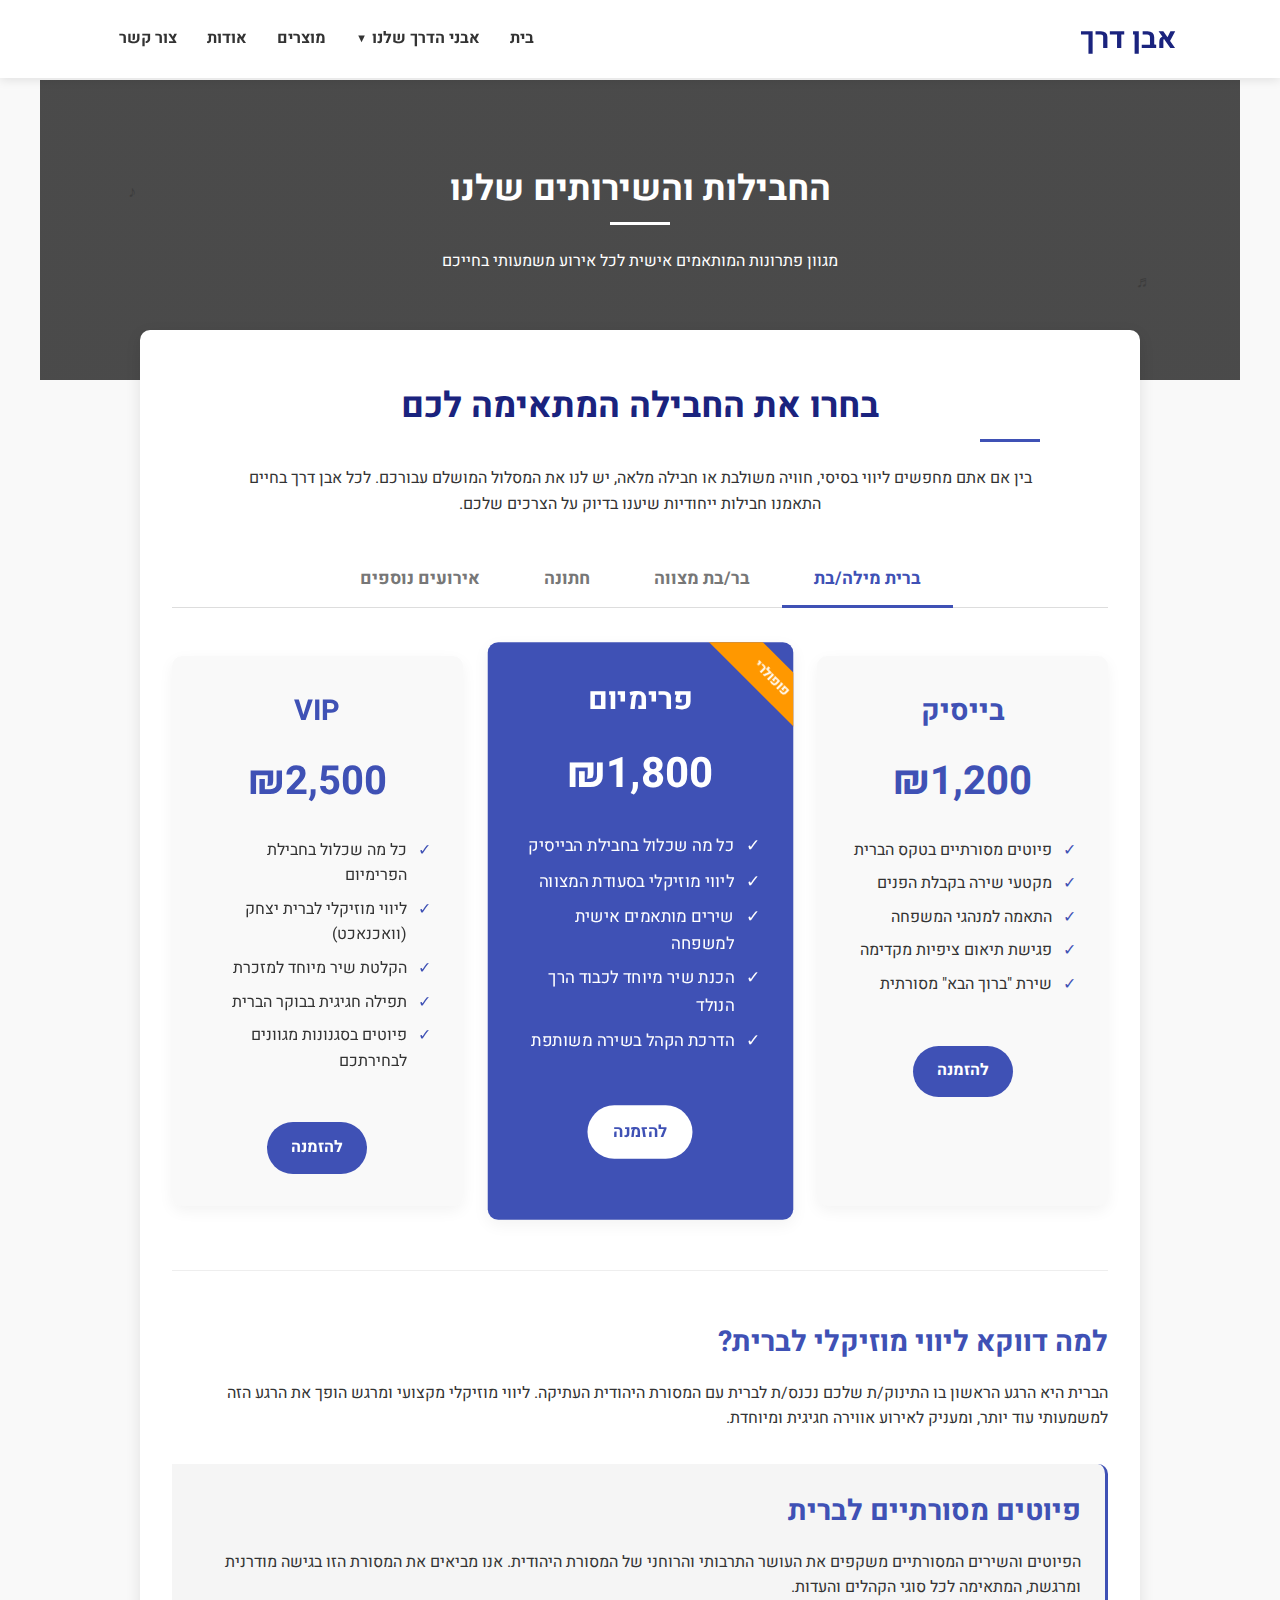
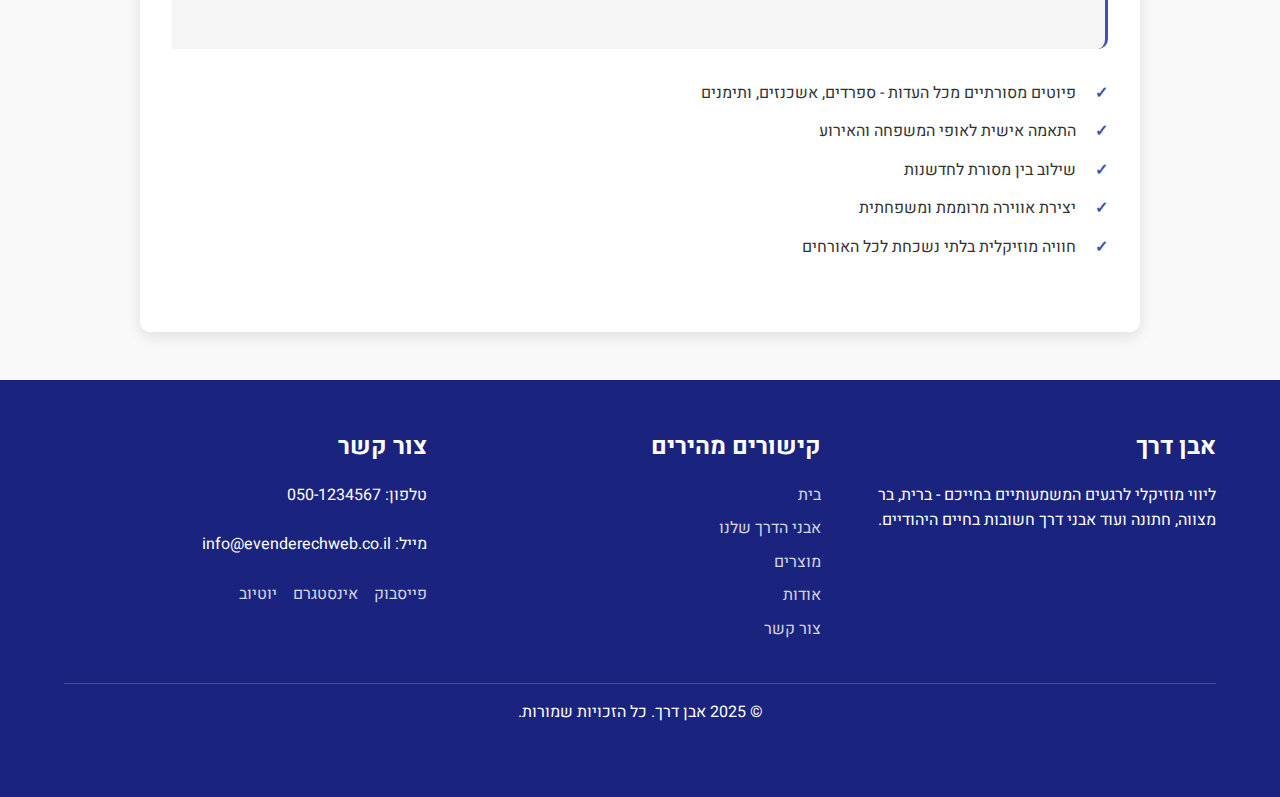
==== commit 6994a8d5: "Update products.html" ====
--- a/products.html
+++ b/products.html
@@ -401,6 +401,9 @@
         .highlight-box h3 {
             margin-top: 0;
         }
+    </style>
+    <style>
+        /* המשך סגנונות */
         
         /* קטע קריאה לפעולה */
         .products-cta {
@@ -610,7 +613,7 @@
             <h2>החבילות והשירותים שלנו</h2>
             <p>מגוון פתרונות המותאמים אישית לכל אירוע משמעותי בחייכם</p>
         </section>
-        
+
         <!-- תוכן המוצרים -->
         <div class="products-container">
             <div class="products-intro">
@@ -764,6 +767,160 @@
                         <a href="contact.html" class="btn">להזמנה</a>
                     </div>
                     <div class="package-card featured">
+
+                        <!-- תוכן המוצרים -->
+        <div class="products-container">
+            <div class="products-intro">
+                <h2>בחרו את החבילה המתאימה לכם</h2>
+                <p>בין אם אתם מחפשים ליווי בסיסי, חוויה משולבת או חבילה מלאה, יש לנו את המסלול המושלם עבורכם. לכל אבן דרך בחיים התאמנו חבילות ייחודיות שיענו בדיוק על הצרכים שלכם.</p>
+            </div>
+            
+            <!-- לשוניות -->
+            <div class="tabs">
+                <button class="tablink active" onclick="openTab('brit')">ברית מילה/בת</button>
+                <button class="tablink" onclick="openTab('bar-mitzvah')">בר/בת מצווה</button>
+                <button class="tablink" onclick="openTab('wedding')">חתונה</button>
+                <button class="tablink" onclick="openTab('other')">אירועים נוספים</button>
+            </div>
+            
+            <!-- תוכן לשוניות -->
+            <div id="brit" class="tabcontent active">
+                <div class="packages-grid">
+                    <div class="package-card">
+                        <h3>בייסיק</h3>
+                        <div class="price">₪1,200</div>
+                        <ul>
+                            <li>פיוטים מסורתיים בטקס הברית</li>
+                            <li>מקטעי שירה בקבלת הפנים</li>
+                            <li>התאמה למנהגי המשפחה</li>
+                            <li>פגישת תיאום ציפיות מקדימה</li>
+                            <li>שירת "ברוך הבא" מסורתית</li>
+                        </ul>
+                        <a href="contact.html" class="btn">להזמנה</a>
+                    </div>
+                    <div class="package-card featured">
+                        <div class="popular-tag">פופולרי</div>
+                        <h3>פרימיום</h3>
+                        <div class="price">₪1,800</div>
+                        <ul>
+                            <li>כל מה שכלול בחבילת הבייסיק</li>
+                            <li>ליווי מוזיקלי בסעודת המצווה</li>
+                            <li>שירים מותאמים אישית למשפחה</li>
+                            <li>הכנת שיר מיוחד לכבוד הרך הנולד</li>
+                            <li>הדרכת הקהל בשירה משותפת</li>
+                        </ul>
+                        <a href="contact.html" class="btn">להזמנה</a>
+                    </div>
+                    <div class="package-card">
+                        <h3>VIP</h3>
+                        <div class="price">₪2,500</div>
+                        <ul>
+                            <li>כל מה שכלול בחבילת הפרימיום</li>
+                            <li>ליווי מוזיקלי לברית יצחק (וואכנאכט)</li>
+                            <li>הקלטת שיר מיוחד למזכרת</li>
+                            <li>תפילה חגיגית בבוקר הברית</li>
+                            <li>פיוטים בסגנונות מגוונים לבחירתכם</li>
+                        </ul>
+                        <a href="contact.html" class="btn">להזמנה</a>
+                    </div>
+                </div>
+                
+                <div class="product-details">
+                    <h3>למה דווקא ליווי מוזיקלי לברית?</h3>
+                    <p>הברית היא הרגע הראשון בו התינוק/ת שלכם נכנס/ת לברית עם המסורת היהודית העתיקה. ליווי מוזיקלי מקצועי ומרגש הופך את הרגע הזה למשמעותי עוד יותר, ומעניק לאירוע אווירה חגיגית ומיוחדת.</p>
+                    
+                    <div class="highlight-box">
+                        <h3>פיוטים מסורתיים לברית</h3>
+                        <p>הפיוטים והשירים המסורתיים משקפים את העושר התרבותי והרוחני של המסורת היהודית. אנו מביאים את המסורת הזו בגישה מודרנית ומרגשת, המתאימה לכל סוגי הקהלים והעדות.</p>
+                    </div>
+                    
+                    <ul class="features-list">
+                        <li>פיוטים מסורתיים מכל העדות - ספרדים, אשכנזים, ותימנים</li>
+                        <li>התאמה אישית לאופי המשפחה והאירוע</li>
+                        <li>שילוב בין מסורת לחדשנות</li>
+                        <li>יצירת אווירה מרוממת ומשפחתית</li>
+                        <li>חוויה מוזיקלית בלתי נשכחת לכל האורחים</li>
+                    </ul>
+                </div>
+            </div>
+            
+            <div id="bar-mitzvah" class="tabcontent">
+                <div class="packages-grid">
+                    <div class="package-card">
+                        <h3>בייסיק</h3>
+                        <div class="price">₪1,500</div>
+                        <ul>
+                            <li>קורס דיגיטלי מלא לקריאת הפרשה</li>
+                            <li>חומרי לימוד מותאמים אישית</li>
+                            <li>תמיכה יומית בווטסאפ</li>
+                            <li>שיחות טלפון שבועיות</li>
+                            <li>הקלטות ותרגולים מובנים</li>
+                        </ul>
+                        <a href="contact.html" class="btn">להרשמה</a>
+                    </div>
+                    <div class="package-card featured">
+                        <div class="popular-tag">פופולרי</div>
+                        <h3>פרימיום</h3>
+                        <div class="price">₪3,000</div>
+                        <ul>
+                            <li>כל מה שכלול בחבילת הבייסיק</li>
+                            <li>5 מפגשים פרונטליים</li>
+                            <li>אימון קול וטכניקות נשימה</li>
+                            <li>הכנה לדרשה</li>
+                            <li>חזרה גנרלית בבית הכנסת</li>
+                            <li>ליווי צמוד ביום האירוע</li>
+                        </ul>
+                        <a href="contact.html" class="btn">להרשמה</a>
+                    </div>
+                    <div class="package-card">
+                        <h3>VIP</h3>
+                        <div class="price">₪5,000</div>
+                        <ul>
+                            <li>כל מה שכלול בחבילת הפרימיום</li>
+                            <li>הגעה לשבת חתן</li>
+                            <li>חזנות מלאה בשבת</li>
+                            <li>קבלת שבת וערבית חגיגית</li>
+                            <li>תפילת שחרית ומוסף</li>
+                            <li>הדרכה למשפחה לאורך כל השבת</li>
+                        </ul>
+                        <a href="contact.html" class="btn">להרשמה</a>
+                    </div>
+                </div>
+                
+                <div class="product-details">
+                    <h3>מסע משמעותי אל בר/בת המצווה</h3>
+                    <p>בר/בת המצווה הם אבן דרך משמעותית בחיי כל נער/ה. זהו זמן של צמיחה, למידה וכניסה לעולם המצוות. אנו מלווים את התהליך הזה באופן מקיף ומשמעותי, מעבר ללימוד הטכני של קריאת התורה.</p>
+                    
+                    <div class="highlight-box">
+                        <h3>יותר מקריאה בתורה</h3>
+                        <p>התהליך שלנו מתמקד ביצירת חוויה חינוכית וערכית, המעניקה לחתן/כלת בר/בת המצווה הבנה עמוקה של המסורת והמשמעות של הטקסט, לצד מיומנויות קריאה מדויקות.</p>
+                    </div>
+                    
+                    <ul class="features-list">
+                        <li>התמקדות ביסודות ההגייה הנכונה</li>
+                        <li>בניית ביטחון הדרגתי דרך הצלחות קטנות</li>
+                        <li>הבנת המשמעות של המילים והפסוקים</li>
+                        <li>תרגול מדויק של הטעמים והמנגינה</li>
+                        <li>עבודה על ביטחון בעמידה מול קהל</li>
+                    </ul>
+                </div>
+            </div>
+            
+            <div id="wedding" class="tabcontent">
+                <div class="packages-grid">
+                    <div class="package-card">
+                        <h3>בייסיק</h3>
+                        <div class="price">₪1,800</div>
+                        <ul>
+                            <li>חזנות מסורתית לטקס החופה</li>
+                            <li>שירי כניסה לחופה</li>
+                            <li>ליווי מוזיקלי לשבע ברכות</li>
+                            <li>שירה בזמן החתימה על הכתובה</li>
+                            <li>פגישת תיאום ציפיות מקדימה</li>
+                        </ul>
+                        <a href="contact.html" class="btn">להזמנה</a>
+                    </div>
+                    <div class="package-card featured">
                         <div class="popular-tag">פופולרי</div>
                         <h3>פרימיום</h3>
                         <div class="price">₪3,500</div>
@@ -774,4 +931,178 @@
                             <li>הדרכת הקהל בשירה משותפת</li>
                             <li>ניגונים מיוחדים בשבע ברכות</li>
                         </ul>
-                        <a href="contact.html
+                        <a href="contact.html" class="btn">להזמנה</a>
+                    </div>
+                    <div class="package-card">
+                        <h3>VIP</h3>
+                        <div class="price">₪6,000</div>
+                        <ul>
+                            <li>כל מה שכלול בחבילת הפרימיום</li>
+                            <li>חזנות מלאה בשבת חתן</li>
+                            <li>קבלת שבת וערבית חגיגית</li>
+                            <li>ליווי מוזיקלי לשבעת ימי המשתה</li>
+                            <li>הקלטת שיר מיוחד כמזכרת</li>
+                            <li>תיאום עם גורמים נוספים באירוע</li>
+                        </ul>
+                        <a href="contact.html" class="btn">להזמנה</a>
+                    </div>
+                </div>
+                
+                <div class="product-details">
+                    <h3>ליווי מוזיקלי לרגע המכונן בחייכם</h3>
+                    <p>החתונה היא אחד הרגעים המרגשים ביותר בחיים, ולמוזיקה ולשירה יש תפקיד מרכזי ביצירת האווירה המיוחדת והרוחנית של האירוע. הליווי המוזיקלי שלנו מעניק לטקס החופה ולשבת חתן עומק רוחני ורגשי שיישאר איתכם לאורך שנים.</p>
+                    
+                    <div class="highlight-box">
+                        <h3>חזנות מסורתית עם נגיעה אישית</h3>
+                        <p>אנו משלבים בין הניגונים המסורתיים והפיוטים העתיקים לבין טעם אישי ומודרני, כדי ליצור חוויה מוזיקלית ייחודית המותאמת בדיוק לאופי שלכם ולאווירה שאתם רוצים ליצור.</p>
+                    </div>
+                    
+                    <ul class="features-list">
+                        <li>חזנות מסורתית עם אפשרות לשילוב סגנונות מוזיקליים מגוונים</li>
+                        <li>התאמה למנהגי העדות השונות</li>
+                        <li>שירים מותאמים אישית לזוג והסיפור שלהם</li>
+                        <li>יצירת אווירה רוחנית ומרגשת</li>
+                        <li>ליווי מקצועי ורגיש לכל שלבי האירוע</li>
+                    </ul>
+                </div>
+            </div>
+            
+            <div id="other" class="tabcontent">
+                <div class="packages-grid">
+                    <div class="package-card">
+                        <h3>בייסיק</h3>
+                        <div class="price">₪1,200</div>
+                        <ul>
+                            <li>ליווי מוזיקלי בסיסי לאירוע</li>
+                            <li>התאמה לאופי האירוע והמשפחה</li>
+                            <li>בחירת רפרטואר מתאים</li>
+                            <li>פגישת תיאום ציפיות מקדימה</li>
+                            <li>גמישות בזמנים ובמיקום</li>
+                        </ul>
+                        <a href="contact.html" class="btn">להזמנה</a>
+                    </div>
+                    <div class="package-card featured">
+                        <div class="popular-tag">פופולרי</div>
+                        <h3>פרימיום</h3>
+                        <div class="price">₪2,000</div>
+                        <ul>
+                            <li>כל מה שכלול בחבילת הבייסיק</li>
+                            <li>ליווי מוזיקלי מורחב</li>
+                            <li>שירים ופיוטים מותאמים אישית</li>
+                            <li>הדרכת הקהל בשירה משותפת</li>
+                            <li>שילוב תכנים ייחודיים לאירוע</li>
+                        </ul>
+                        <a href="contact.html" class="btn">להזמנה</a>
+                    </div>
+                    <div class="package-card">
+                        <h3>VIP</h3>
+                        <div class="price">₪3,500+</div>
+                        <ul>
+                            <li>כל מה שכלול בחבילת הפרימיום</li>
+                            <li>תכנון מוזיקלי מלא של האירוע</li>
+                            <li>חיבור/עיבוד שירים מיוחדים</li>
+                            <li>הקלטת שיר/ניגון כמזכרת</li>
+                            <li>תיאום עם גורמים נוספים באירוע</li>
+                            <li>ליווי ארוך טווח לפי הצורך</li>
+                        </ul>
+                        <a href="contact.html" class="btn">להזמנה</a>
+                    </div>
+                </div>
+                
+                <div class="product-details">
+                    <h3>ליווי מוזיקלי לכל אבן דרך משמעותית</h3>
+                    <p>החיים מלאים ברגעים מיוחדים הראויים לציון מוזיקלי איכותי. בין אם מדובר בחנוכת בית, אזכרה, סיום מסכת או כל אירוע משמעותי אחר - אנחנו כאן כדי להעניק ליווי מוזיקלי מותאם אישית שיהפוך את הרגע לבלתי נשכח.</p>
+                    
+                    <div class="highlight-box">
+                        <h3>התאמה מדויקת לכל סוג אירוע</h3>
+                        <p>כל אירוע הוא ייחודי ובעל אופי משלו. אנו מתאימים את הליווי המוזיקלי, הרפרטואר והסגנון בדיוק לאופי האירוע ולמטרתו, כדי לשרת בצורה הטובה ביותר את המשמעות והחוויה שאתם מבקשים ליצור.</p>
+                    </div>
+                    
+                    <ul class="features-list">
+                        <li>חנוכת בית - שירים וניגונים מסורתיים לחנוכת הבית החדש</li>
+                        <li>אזכרות - ניגונים מתאימים ומכבדים לאזכרות ולטקסי זיכרון</li>
+                        <li>סיום מסכת - ליווי מוזיקלי לאירועי סיום מסכת ולימוד תורה</li>
+                        <li>ברית יצחק (וואכנאכט) - פיוטים מסורתיים לערב שלפני הברית</li>
+                        <li>אירועי זקן/ה - ליווי מוזיקלי לחגיגות יום הולדת מיוחדות לקשישים</li>
+                    </ul>
+                </div>
+            </div>
+        </div>
+
+                        <!-- קטע קריאה לפעולה -->
+        <section class="products-cta">
+            <h2>בואו ונתאים יחד את החבילה המושלמת עבורכם</h2>
+            <p>כל אירוע הוא ייחודי, וכל משפחה היא מיוחדת. אנחנו כאן כדי להתאים את השירותים שלנו בדיוק לצרכים ולחלומות שלכם. צרו איתנו קשר וביחד נהפוך את הרגע המיוחד שלכם לחוויה בלתי נשכחת.</p>
+            <a href="contact.html" class="btn">צרו קשר עכשיו</a>
+        </section>
+    </main>
+    
+    <!-- פוטר -->
+    <footer>
+        <div class="footer-content">
+            <div class="footer-section">
+                <h3>אבן דרך</h3>
+                <p>ליווי מוזיקלי לרגעים המשמעותיים בחייכם - ברית, בר מצווה, חתונה ועוד אבני דרך חשובות בחיים היהודיים.</p>
+            </div>
+            <div class="footer-section">
+                <h3>קישורים מהירים</h3>
+                <ul class="footer-links">
+                    <li><a href="index.html">בית</a></li>
+                    <li><a href="milestones.html">אבני הדרך שלנו</a></li>
+                    <li><a href="products.html">מוצרים</a></li>
+                    <li><a href="about.html">אודות</a></li>
+                    <li><a href="contact.html">צור קשר</a></li>
+                </ul>
+            </div>
+            <div class="footer-section">
+                <h3>צור קשר</h3>
+                <p>טלפון: 050-1234567</p>
+                <p>מייל: info@evenderechweb.co.il</p>
+                <div class="footer-social">
+                    <a href="#">פייסבוק</a>
+                    <a href="#">אינסטגרם</a>
+                    <a href="#">יוטיוב</a>
+                </div>
+            </div>
+        </div>
+        <div class="footer-bottom">
+            <p>© 2025 אבן דרך. כל הזכויות שמורות.</p>
+        </div>
+    </footer>
+
+    <!-- סקריפט להחלפת טאבים -->
+    <script>
+        function openTab(tabName) {
+            // הסתר את כל התוכן של הטאבים
+            var tabcontents = document.getElementsByClassName("tabcontent");
+            for (var i = 0; i < tabcontents.length; i++) {
+                tabcontents[i].style.display = "none";
+            }
+            
+            // הסר את הקלאס "אקטיבי" מכל הכפתורים
+            var tablinks = document.getElementsByClassName("tablink");
+            for (var i = 0; i < tablinks.length; i++) {
+                tablinks[i].classList.remove("active");
+            }
+            
+            // הצג את התוכן של הטאב הנבחר
+            document.getElementById(tabName).style.display = "block";
+            
+            // הוסף קלאס "אקטיבי" לכפתור שנלחץ
+            event.currentTarget.classList.add("active");
+        }
+
+        // בדיקה אם התוכן טעון באמצעות האש
+        document.addEventListener("DOMContentLoaded", function() {
+            // בדוק אם יש האש בכתובת
+            var hash = window.location.hash.substr(1);
+            if (hash && ['brit', 'bar-mitzvah', 'wedding', 'other'].includes(hash)) {
+                openTab(hash);
+            } else {
+                // ברירת מחדל - פתח את הטאב הראשון
+                document.querySelector('.tablink').click();
+            }
+        });
+    </script>
+</body>
+</html>
